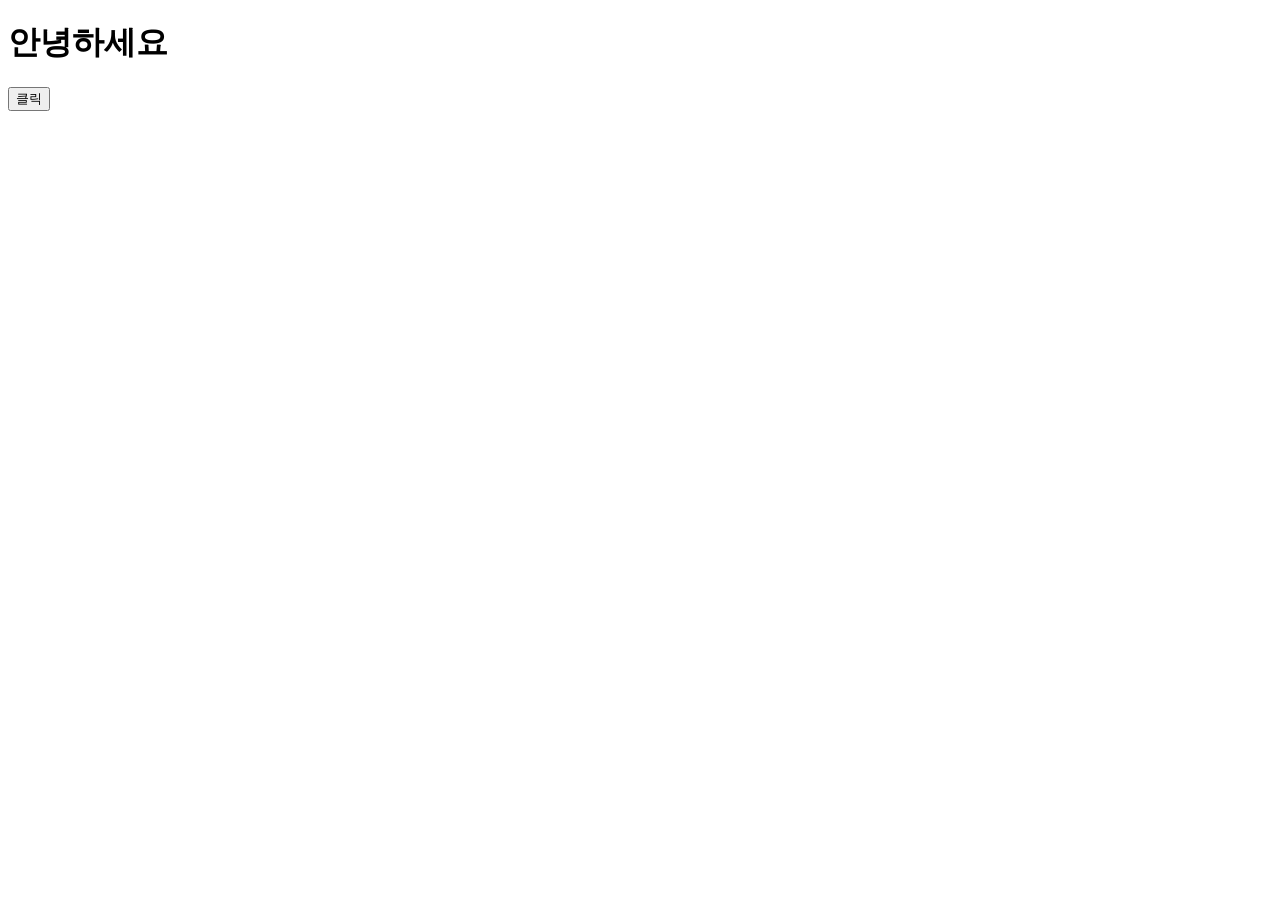
==== main.html @ 4316a497 "first commit" ====
<!DOCTYPE html>
<html lang="ko">
<head>
    <meta charset="UTF-8">
    <meta name="viewport" content="width=device-width, initial-scale=1.0">
    <title>웹 연습</title>

    <!-- CSS 연결 -->
    <link rel="stylesheet" href="style.css">
</head>
<body>

    <h1 id="title">안녕하세요</h1>

    <button onclick="changeText()">
        클릭
    </button>

    <!-- JS 연결 -->
    <script src="script.js"></script>

</body>
</html>
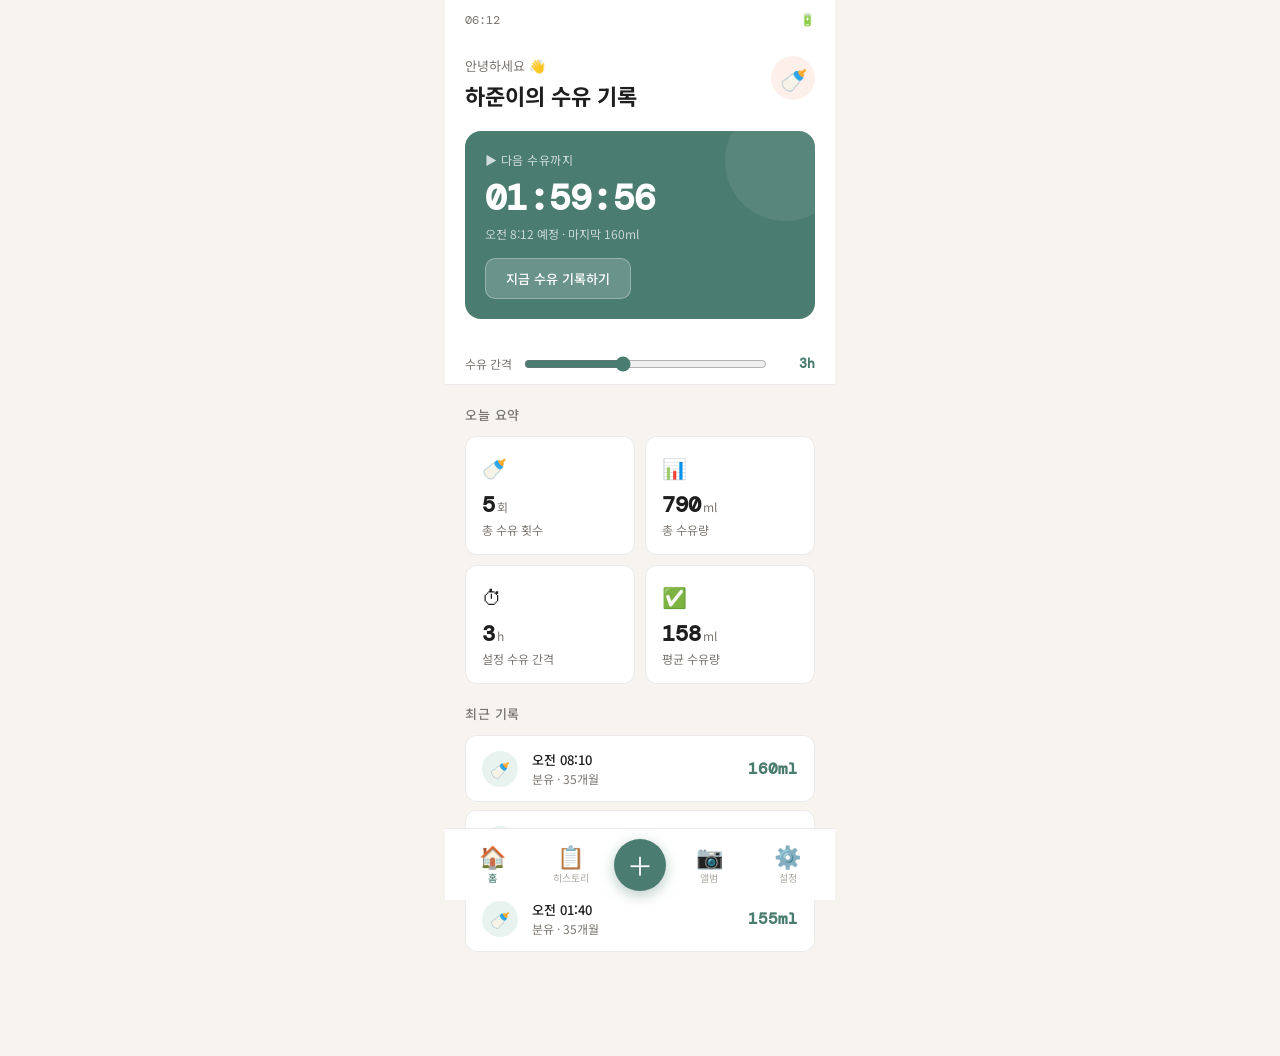
==== commit d307a01b: "second" ====
--- a/main.html
+++ b/main.html
@@ -1,23 +1,347 @@
 <!DOCTYPE html>
 <html lang="ko">
 <head>
-    <meta charset="UTF-8">
-    <meta name="viewport" content="width=device-width, initial-scale=1.0">
-    <title>웹 연습</title>
-
-    <!-- CSS 연결 -->
-    <link rel="stylesheet" href="style.css">
+<meta charset="UTF-8">
+<meta name="viewport" content="width=device-width, initial-scale=1.0">
+<title>아기 수유 기록 앱</title>
+<link href="https://fonts.googleapis.com/css2?family=Noto+Sans+KR:wght@300;400;500;700&family=DM+Mono:wght@400;500&display=swap" rel="stylesheet">
+<link rel="stylesheet" href="style.css">
 </head>
 <body>
 
-    <h1 id="title">안녕하세요</h1>
-
-    <button onclick="changeText()">
-        클릭
-    </button>
-
-    <!-- JS 연결 -->
-    <script src="script.js"></script>
-
+<div class="phone">
+
+  <!-- ── 상태 바 ── -->
+  <div class="status-bar">
+    <span id="current-time">09:41</span>
+    <span>🔋</span>
+  </div>
+
+  <!-- ── 숨겨진 파일 input (사진 업로드용) ── -->
+  <input
+    type="file"
+    id="photo-file-input"
+    accept="image/*"
+    multiple
+    style="display:none"
+    onchange="onPhotoFileSelected(event)"
+  >
+
+  <div class="scroll-area">
+
+    <!-- ═══════════════════════════════
+         홈
+    ═══════════════════════════════ -->
+    <div class="page active" id="page-home">
+
+      <div class="home-header">
+        <div class="home-header-top">
+          <div>
+            <div class="greeting">안녕하세요 👋</div>
+            <div class="baby-name" id="home-baby-name">하준이의 수유 기록</div>
+          </div>
+          <div class="avatar">🍼</div>
+        </div>
+
+        <!-- 다음 수유 카드 -->
+        <div class="next-feed-card">
+          <div class="next-label" id="next-label">▶ 다음 수유까지</div>
+          <div class="next-time" id="next-feed-timer">--:--:--</div>
+          <div class="next-sub"  id="next-sub">마지막 수유 기록을 확인 중...</div>
+          <button class="feed-now-btn" onclick="switchTab('record')">지금 수유 기록하기</button>
+        </div>
+
+        <!-- 알림 권한 배너 (권한 미허용 시 표시) -->
+        <div class="notif-banner" id="notif-banner" style="display:none">
+          <div class="notif-icon">🔔</div>
+          <div class="notif-text">수유 시간 알림을 받아보세요</div>
+          <button class="btn-allow" onclick="requestNotifPermission()">허용하기</button>
+        </div>
+      </div>
+
+      <!-- 수유 간격 슬라이더 -->
+      <div class="interval-bar">
+        <span class="interval-label">수유 간격</span>
+        <input type="range" id="interval-slider" min="1" max="6" step="0.5" value="3"
+               oninput="onIntervalChange(this.value)">
+        <span class="interval-val" id="interval-display">3h</span>
+      </div>
+
+      <!-- 오늘 요약 -->
+      <div class="section">
+        <div class="section-title">오늘 요약</div>
+        <div class="stat-grid">
+          <div class="stat-card">
+            <div class="stat-icon">🍼</div>
+            <div><span class="stat-value" id="home-count">0</span><span class="stat-unit">회</span></div>
+            <div class="stat-label">총 수유 횟수</div>
+          </div>
+          <div class="stat-card">
+            <div class="stat-icon">📊</div>
+            <div><span class="stat-value" id="home-total">0</span><span class="stat-unit">ml</span></div>
+            <div class="stat-label">총 수유량</div>
+          </div>
+          <div class="stat-card">
+            <div class="stat-icon">⏱</div>
+            <div><span class="stat-value" id="home-interval">3</span><span class="stat-unit">h</span></div>
+            <div class="stat-label">설정 수유 간격</div>
+          </div>
+          <div class="stat-card">
+            <div class="stat-icon">✅</div>
+            <div><span class="stat-value" id="home-avg">0</span><span class="stat-unit">ml</span></div>
+            <div class="stat-label">평균 수유량</div>
+          </div>
+        </div>
+      </div>
+
+      <!-- 최근 기록 -->
+      <div class="section" style="padding-top:0">
+        <div class="section-title">최근 기록</div>
+        <div class="feed-list" id="home-feed-list"></div>
+      </div>
+    </div>
+
+    <!-- ═══════════════════════════════
+         수유 기록
+    ═══════════════════════════════ -->
+    <div class="page" id="page-record">
+      <div class="page-header">
+        <div class="page-title">수유 기록</div>
+        <div class="page-subtitle">분유량 계산 후 기록해주세요</div>
+      </div>
+      <div class="section">
+
+        <!-- 분유량 계산기 -->
+        <div class="calc-card">
+          <div class="calc-title">
+            🧮 분유량 계산기
+            <span class="calc-badge">월령·체중 기반</span>
+          </div>
+          <div class="input-row">
+            <div class="input-group">
+              <div class="input-label">아기 월령</div>
+              <div class="input-wrap">
+                <input type="number" id="inp-month" value="3" min="0" max="12" oninput="calcFormula()">
+                <span class="input-unit">개월</span>
+              </div>
+            </div>
+            <div class="input-group">
+              <div class="input-label">현재 체중</div>
+              <div class="input-wrap">
+                <input type="number" id="inp-weight" value="5.8" step="0.1" min="2" max="15" oninput="calcFormula()">
+                <span class="input-unit">kg</span>
+              </div>
+            </div>
+          </div>
+          <div class="calc-result">
+            <div>
+              <div class="result-label">1회 권장 분유량</div>
+              <div class="result-range" id="result-range">범위: 140 ~ 180ml</div>
+            </div>
+            <div class="result-value" id="result-ml">160ml</div>
+          </div>
+        </div>
+
+        <!-- 기록 저장 -->
+        <div class="calc-card">
+          <div class="calc-title">💾 기록 저장</div>
+          <div class="save-row">
+            <div class="input-group">
+              <div class="input-label">실제 먹은 양</div>
+              <div class="input-wrap">
+                <input type="number" id="inp-actual" placeholder="160" min="0" max="300">
+                <span class="input-unit">ml</span>
+              </div>
+            </div>
+            <button class="btn-save" onclick="saveFeed()">저장 ✓</button>
+          </div>
+        </div>
+
+      </div>
+    </div>
+
+    <!-- ═══════════════════════════════
+         히스토리
+    ═══════════════════════════════ -->
+    <div class="page" id="page-history">
+      <div class="page-header">
+        <div class="page-title">히스토리</div>
+        <div class="page-subtitle">✏️ 수정 · 🗑️ 삭제로 기록을 관리하세요</div>
+      </div>
+      <div class="section">
+        <div class="history-day-label">전체 기록</div>
+        <div class="history-list" id="history-list"></div>
+      </div>
+    </div>
+
+    <!-- ═══════════════════════════════
+         앨범 — 실제 사진 업로드 지원
+    ═══════════════════════════════ -->
+    <div class="page" id="page-album">
+      <div class="page-header">
+        <div class="page-title">사진 앨범</div>
+        <div class="page-subtitle">📷 사진을 추가하고 탭하면 크게 볼 수 있어요</div>
+      </div>
+      <div class="section">
+        <!-- 실제 파일 선택 버튼 -->
+        <button class="upload-btn" onclick="triggerPhotoUpload()">
+          📷 사진 추가하기
+        </button>
+        <div class="section-title">전체 사진</div>
+        <div class="album-grid" id="album-grid"></div>
+      </div>
+    </div>
+
+    <!-- ═══════════════════════════════
+         설정 — 아기 정보 직접 수정 가능
+    ═══════════════════════════════ -->
+    <div class="page" id="page-settings">
+      <div class="page-header">
+        <div class="page-title">설정</div>
+        <div class="page-subtitle">아기 정보 및 알림 설정</div>
+      </div>
+      <div class="section">
+
+        <!-- 아기 정보 (탭하면 수정 모달) -->
+        <div class="section-title">아기 정보</div>
+        <div class="settings-card">
+          <div class="setting-item" onclick="openBabyInfoModal()">
+            <div class="setting-icon green">👶</div>
+            <div class="setting-info">
+              <div class="setting-name">이름</div>
+              <div class="setting-desc">탭하여 아기 정보 수정</div>
+            </div>
+            <div class="setting-value" id="setting-baby-name">하준</div>
+            <div>›</div>
+          </div>
+          <div class="setting-item" onclick="openBabyInfoModal()">
+            <div class="setting-icon green">🎂</div>
+            <div class="setting-info">
+              <div class="setting-name">생년월일</div>
+              <div class="setting-desc">월령 계산에 사용</div>
+            </div>
+            <div class="setting-value" id="setting-baby-birth">2023.12.07</div>
+            <div>›</div>
+          </div>
+          <div class="setting-item" onclick="openBabyInfoModal()">
+            <div class="setting-icon green">⚖️</div>
+            <div class="setting-info">
+              <div class="setting-name">현재 체중</div>
+              <div class="setting-desc">분유량 계산에 사용</div>
+            </div>
+            <div class="setting-value" id="setting-baby-weight">5.8 kg</div>
+            <div>›</div>
+          </div>
+        </div>
+
+        <!-- 알림 설정 -->
+        <div class="section-title" style="margin-top:20px">알림</div>
+        <div class="settings-card">
+          <div class="setting-item" onclick="requestNotifPermission()">
+            <div class="setting-icon orange">🔔</div>
+            <div class="setting-info">
+              <div class="setting-name">수유 알림</div>
+              <div class="setting-desc">다음 수유 시간 알림</div>
+            </div>
+            <div class="toggle" id="notif-toggle"></div>
+          </div>
+          <div class="setting-item">
+            <div class="setting-icon orange">⏰</div>
+            <div class="setting-info">
+              <div class="setting-name">수유 간격</div>
+              <div class="setting-desc">홈 화면 슬라이더로 조정</div>
+            </div>
+            <div class="setting-value" id="setting-interval-val">3시간</div>
+          </div>
+        </div>
+
+        <!-- 데이터 -->
+        <div class="section-title" style="margin-top:20px">데이터</div>
+        <div class="settings-card">
+          <div class="setting-item">
+            <div class="setting-icon gray">💾</div>
+            <div class="setting-info">
+              <div class="setting-name">저장 위치</div>
+              <div class="setting-desc">브라우저 로컬 저장소</div>
+            </div>
+            <div class="setting-value">localStorage</div>
+          </div>
+          <div class="setting-item" onclick="resetData()">
+            <div class="setting-icon gray">🗑️</div>
+            <div class="setting-info">
+              <div class="setting-name" style="color:var(--danger)">데이터 초기화</div>
+              <div class="setting-desc">모든 수유 기록 삭제</div>
+            </div>
+            <div>›</div>
+          </div>
+        </div>
+
+      </div>
+    </div>
+
+  </div><!-- /.scroll-area -->
+
+  <!-- ── 하단 내비게이션 ── -->
+  <nav class="bottom-nav">
+    <div class="nav-item active" id="nav-home" onclick="switchTab('home')">
+      <div class="nav-icon">🏠</div>
+      <div class="nav-label">홈</div>
+    </div>
+    <div class="nav-item" id="nav-history" onclick="switchTab('history')">
+      <div class="nav-icon">📋</div>
+      <div class="nav-label">히스토리</div>
+    </div>
+    <div class="nav-center" onclick="switchTab('record')">＋</div>
+    <div class="nav-item" id="nav-album" onclick="switchTab('album')">
+      <div class="nav-icon">📷</div>
+      <div class="nav-label">앨범</div>
+    </div>
+    <div class="nav-item" id="nav-settings" onclick="switchTab('settings')">
+      <div class="nav-icon">⚙️</div>
+      <div class="nav-label">설정</div>
+    </div>
+  </nav>
+
+  <!-- ── 토스트 메시지 ── -->
+  <div class="toast" id="toast"></div>
+
+</div><!-- /.phone -->
+
+<!-- ═══════════════════════════════
+     아기 정보 수정 모달
+═══════════════════════════════ -->
+<div class="modal-overlay" id="baby-info-modal">
+  <div class="modal-sheet">
+    <div class="modal-title">👶 아기 정보 수정</div>
+
+    <div class="modal-field">
+      <div class="modal-label">아기 이름</div>
+      <input class="modal-input" id="modal-name" type="text" placeholder="이름을 입력하세요">
+    </div>
+    <div class="modal-field">
+      <div class="modal-label">생년월일</div>
+      <input class="modal-input" id="modal-birth" type="date">
+    </div>
+    <div class="modal-field">
+      <div class="modal-label">현재 체중 (kg)</div>
+      <input class="modal-input" id="modal-weight" type="number" step="0.1" min="1" max="30" placeholder="5.8">
+    </div>
+
+    <div class="modal-btns">
+      <button class="btn-modal-cancel" onclick="closeBabyInfoModal()">취소</button>
+      <button class="btn-modal-save"   onclick="saveBabyInfo()">저장하기</button>
+    </div>
+  </div>
+</div>
+
+<!-- ═══════════════════════════════
+     사진 라이트박스
+═══════════════════════════════ -->
+<div class="lightbox" id="lightbox">
+  <button class="lightbox-close" onclick="closeLightbox()">✕</button>
+  <img id="lightbox-img" src="" alt="사진 크게 보기">
+</div>
+
+<script src="script.js"></script>
 </body>
 </html>
--- a/style.css
+++ b/style.css
@@ -0,0 +1,693 @@
+/* ═══════════════════════════════════════
+   아기 수유 기록 앱 — style.css
+   ═══════════════════════════════════════ */
+
+:root {
+  --bg: #F7F4EF;
+  --surface: #FFFFFF;
+  --surface2: #F0EDE8;
+  --primary: #4A7C6F;
+  --primary-light: #E8F2EF;
+  --primary-dark: #2D5A50;
+  --accent: #E8956D;
+  --accent-light: #FDF0EA;
+  --danger: #E8573A;
+  --danger-light: #FEF0ED;
+  --text: #1E1E1E;
+  --text-muted: #7A7570;
+  --text-hint: #AEA9A3;
+  --border: rgba(0, 0, 0, 0.08);
+  --radius: 16px;
+  --nav-h: 72px;
+}
+
+/* ── 기본 리셋 ── */
+*, *::before, *::after {
+  margin: 0;
+  padding: 0;
+  box-sizing: border-box;
+  -webkit-tap-highlight-color: transparent;
+}
+
+body {
+  font-family: 'Noto Sans KR', sans-serif;
+  background: var(--bg);
+  color: var(--text);
+  min-height: 100vh;
+  display: flex;
+  justify-content: center;
+}
+
+/* ── 앱 레이아웃 ── */
+.phone {
+  width: 100%;
+  max-width: 390px;
+  min-height: 100vh;
+  background: var(--bg);
+  position: relative;
+  display: flex;
+  flex-direction: column;
+  overflow: hidden;
+}
+
+.status-bar {
+  background: var(--surface);
+  padding: 12px 20px 8px;
+  display: flex;
+  justify-content: space-between;
+  align-items: center;
+  font-family: 'DM Mono', monospace;
+  font-size: 12px;
+  color: var(--text-muted);
+  flex-shrink: 0;
+}
+
+.scroll-area {
+  flex: 1;
+  overflow-y: auto;
+  padding-bottom: calc(var(--nav-h) + 12px);
+  scrollbar-width: none;
+}
+.scroll-area::-webkit-scrollbar { display: none; }
+
+/* ── 페이지 전환 ── */
+.page { display: none; animation: fadeIn 0.2s ease; }
+.page.active { display: block; }
+
+@keyframes fadeIn {
+  from { opacity: 0; transform: translateY(5px); }
+  to   { opacity: 1; transform: translateY(0); }
+}
+
+/* ══════════════════════════════
+   홈 헤더
+══════════════════════════════ */
+.home-header {
+  background: var(--surface);
+  padding: 20px 20px 24px;
+}
+.home-header-top {
+  display: flex;
+  justify-content: space-between;
+  align-items: flex-start;
+  margin-bottom: 20px;
+}
+.greeting { font-size: 13px; color: var(--text-muted); margin-bottom: 4px; }
+.baby-name { font-size: 22px; font-weight: 700; }
+.avatar {
+  width: 44px; height: 44px;
+  border-radius: 50%;
+  background: var(--accent-light);
+  display: flex; align-items: center; justify-content: center;
+  font-size: 22px;
+  overflow: hidden;
+  flex-shrink: 0;
+}
+.avatar img { width: 100%; height: 100%; object-fit: cover; }
+
+/* ── 다음 수유 카드 ── */
+.next-feed-card {
+  background: var(--primary);
+  border-radius: var(--radius);
+  padding: 20px;
+  color: white;
+  position: relative;
+  overflow: hidden;
+}
+.next-feed-card::before {
+  content: '';
+  position: absolute;
+  top: -30px; right: -30px;
+  width: 120px; height: 120px;
+  border-radius: 50%;
+  background: rgba(255,255,255,0.08);
+}
+.next-label { font-size: 12px; opacity: 0.75; margin-bottom: 6px; letter-spacing: 0.04em; }
+.next-time {
+  font-size: 36px; font-weight: 700;
+  font-family: 'DM Mono', monospace;
+  letter-spacing: -0.02em;
+}
+.next-time.urgent { color: #FFD580; }
+.next-sub { font-size: 12px; opacity: 0.7; margin-top: 4px; }
+.feed-now-btn {
+  margin-top: 16px;
+  background: rgba(255,255,255,0.18);
+  border: 1px solid rgba(255,255,255,0.3);
+  color: white;
+  border-radius: 10px;
+  padding: 10px 20px;
+  font-size: 13px; font-weight: 500;
+  cursor: pointer;
+  font-family: 'Noto Sans KR', sans-serif;
+  transition: background 0.15s;
+}
+.feed-now-btn:hover { background: rgba(255,255,255,0.28); }
+
+/* ── 알림 권한 배너 ── */
+.notif-banner {
+  background: var(--accent-light);
+  border: 1px solid rgba(232,149,109,0.3);
+  border-radius: 10px;
+  padding: 12px 14px;
+  display: flex;
+  align-items: center;
+  gap: 10px;
+  margin-top: 12px;
+  font-size: 12px;
+  color: #7A4A30;
+}
+.notif-banner .notif-icon { font-size: 18px; flex-shrink: 0; }
+.notif-banner .notif-text { flex: 1; line-height: 1.4; }
+.notif-banner .btn-allow {
+  background: var(--accent);
+  color: white;
+  border: none;
+  border-radius: 8px;
+  padding: 7px 12px;
+  font-size: 12px; font-weight: 500;
+  cursor: pointer;
+  font-family: 'Noto Sans KR', sans-serif;
+  white-space: nowrap;
+  flex-shrink: 0;
+}
+
+/* ── 간격 설정 바 ── */
+.interval-bar {
+  background: var(--surface);
+  border-bottom: 1px solid var(--border);
+  padding: 12px 20px;
+  display: flex;
+  align-items: center;
+  gap: 12px;
+}
+.interval-label { font-size: 12px; color: var(--text-muted); white-space: nowrap; }
+.interval-bar input[type=range] { flex: 1; accent-color: var(--primary); }
+.interval-val {
+  font-size: 13px; font-weight: 700;
+  font-family: 'DM Mono', monospace;
+  color: var(--primary);
+  min-width: 36px; text-align: right;
+}
+
+/* ══════════════════════════════
+   공통 섹션 / 카드
+══════════════════════════════ */
+.section { padding: 20px; }
+.section-title {
+  font-size: 13px; font-weight: 500;
+  color: var(--text-muted);
+  letter-spacing: 0.04em;
+  margin-bottom: 12px;
+  text-transform: uppercase;
+}
+
+.stat-grid { display: grid; grid-template-columns: 1fr 1fr; gap: 10px; }
+.stat-card {
+  background: var(--surface);
+  border-radius: 12px;
+  padding: 16px;
+  border: 1px solid var(--border);
+}
+.stat-icon { font-size: 20px; margin-bottom: 8px; }
+.stat-value { font-size: 22px; font-weight: 700; font-family: 'DM Mono', monospace; }
+.stat-unit { font-size: 12px; color: var(--text-muted); margin-left: 2px; font-weight: 400; }
+.stat-label { font-size: 12px; color: var(--text-muted); margin-top: 2px; }
+
+.feed-list { display: flex; flex-direction: column; gap: 8px; }
+.feed-item {
+  background: var(--surface);
+  border-radius: 12px;
+  padding: 14px 16px;
+  display: flex; align-items: center; gap: 14px;
+  border: 1px solid var(--border);
+}
+.feed-dot {
+  width: 36px; height: 36px;
+  border-radius: 50%;
+  background: var(--primary-light);
+  display: flex; align-items: center; justify-content: center;
+  font-size: 16px; flex-shrink: 0;
+  overflow: hidden;
+}
+.feed-dot img { width: 100%; height: 100%; object-fit: cover; }
+.feed-info { flex: 1; }
+.feed-time { font-size: 13px; font-weight: 500; }
+.feed-detail { font-size: 12px; color: var(--text-muted); margin-top: 1px; }
+.feed-amount { font-size: 16px; font-weight: 700; font-family: 'DM Mono', monospace; color: var(--primary); }
+
+/* ══════════════════════════════
+   페이지 헤더
+══════════════════════════════ */
+.page-header {
+  background: var(--surface);
+  padding: 20px;
+  border-bottom: 1px solid var(--border);
+}
+.page-title { font-size: 20px; font-weight: 700; }
+.page-subtitle { font-size: 13px; color: var(--text-muted); margin-top: 2px; }
+
+/* ══════════════════════════════
+   수유 기록 (계산기)
+══════════════════════════════ */
+.calc-card {
+  background: var(--surface);
+  border-radius: var(--radius);
+  padding: 20px;
+  border: 1px solid var(--border);
+  margin-bottom: 12px;
+}
+.calc-title { font-size: 14px; font-weight: 500; margin-bottom: 16px; display: flex; align-items: center; gap: 8px; }
+.calc-badge {
+  font-size: 11px;
+  background: var(--primary-light);
+  color: var(--primary-dark);
+  padding: 2px 8px;
+  border-radius: 20px;
+}
+.input-row { display: flex; gap: 10px; margin-bottom: 12px; }
+.input-group { flex: 1; }
+.input-label { font-size: 11px; color: var(--text-muted); margin-bottom: 4px; letter-spacing: 0.03em; }
+.input-wrap {
+  background: var(--surface2);
+  border: 1px solid var(--border);
+  border-radius: 10px;
+  display: flex; align-items: center;
+  padding: 10px 12px; gap: 6px;
+}
+.input-wrap input {
+  background: none; border: none; outline: none;
+  font-size: 15px; font-weight: 500;
+  width: 100%;
+  font-family: 'DM Mono', monospace;
+  color: var(--text);
+}
+.input-unit { font-size: 12px; color: var(--text-muted); white-space: nowrap; }
+
+.calc-result {
+  background: var(--primary-light);
+  border-radius: 10px;
+  padding: 14px 16px;
+  display: flex; align-items: center; justify-content: space-between;
+}
+.result-label { font-size: 13px; color: var(--primary-dark); }
+.result-value { font-size: 24px; font-weight: 700; font-family: 'DM Mono', monospace; color: var(--primary); }
+.result-range { font-size: 11px; color: var(--text-muted); margin-top: 2px; }
+
+.save-row { display: flex; gap: 10px; align-items: flex-end; }
+.save-row .input-group { flex: 1; }
+.btn-save {
+  background: var(--accent);
+  color: white; border: none;
+  border-radius: 12px;
+  padding: 14px 20px;
+  font-size: 14px; font-weight: 500;
+  cursor: pointer;
+  font-family: 'Noto Sans KR', sans-serif;
+  white-space: nowrap;
+  transition: background 0.15s, transform 0.1s;
+}
+.btn-save:hover { background: #d4784f; }
+.btn-save:active { transform: scale(0.97); }
+
+/* ══════════════════════════════
+   히스토리
+══════════════════════════════ */
+.history-day-label {
+  font-size: 11px; font-weight: 500;
+  color: var(--text-muted);
+  letter-spacing: 0.06em;
+  text-transform: uppercase;
+  padding: 10px 0 4px;
+}
+.history-list { display: flex; flex-direction: column; gap: 6px; }
+.history-item {
+  background: var(--surface);
+  border-radius: 12px;
+  padding: 14px 16px;
+  display: flex; align-items: center; gap: 12px;
+  border: 1px solid var(--border);
+  transition: border-color 0.15s;
+}
+.history-item.editing { border-color: var(--primary); }
+.history-time {
+  font-size: 12px; font-weight: 500;
+  font-family: 'DM Mono', monospace;
+  color: var(--text-muted);
+  min-width: 54px;
+  line-height: 1.4;
+}
+.history-bar-wrap { flex: 1; }
+.history-bar-bg { background: var(--surface2); border-radius: 4px; height: 6px; overflow: hidden; }
+.history-bar { background: var(--primary); border-radius: 4px; height: 100%; transition: width 0.3s; }
+.history-ml {
+  font-size: 14px; font-weight: 700;
+  font-family: 'DM Mono', monospace;
+  color: var(--text);
+  min-width: 48px; text-align: right;
+}
+.item-actions { display: flex; gap: 4px; align-items: center; }
+.btn-edit, .btn-del {
+  background: none; border: none;
+  font-size: 15px; cursor: pointer;
+  padding: 4px; border-radius: 6px;
+  color: var(--text-muted);
+  transition: background 0.12s;
+}
+.btn-edit:hover { background: var(--surface2); }
+.btn-del:hover { background: var(--danger-light); color: var(--danger); }
+
+.edit-form {
+  display: none;
+  background: var(--primary-light);
+  border-radius: 10px;
+  padding: 12px 14px;
+  margin-top: 8px;
+  animation: fadeIn 0.15s ease;
+}
+.edit-form.open { display: block; }
+.edit-form-row { display: flex; gap: 8px; align-items: center; }
+.edit-form .input-wrap { background: white; flex: 1; }
+.btn-confirm {
+  background: var(--primary); color: white; border: none;
+  border-radius: 10px; padding: 10px 16px;
+  font-size: 13px; font-weight: 500; cursor: pointer;
+  font-family: 'Noto Sans KR', sans-serif; white-space: nowrap;
+}
+.btn-confirm:hover { background: var(--primary-dark); }
+.btn-cancel-edit {
+  background: none; color: var(--text-muted);
+  border: 1px solid var(--border);
+  border-radius: 10px; padding: 10px 12px;
+  font-size: 13px; cursor: pointer;
+  font-family: 'Noto Sans KR', sans-serif;
+}
+
+.delete-confirm {
+  display: none;
+  background: var(--danger-light);
+  border-radius: 10px; padding: 12px 14px;
+  margin-top: 8px;
+  animation: fadeIn 0.15s ease;
+}
+.delete-confirm.open { display: block; }
+.delete-confirm-text { font-size: 13px; color: var(--danger); margin-bottom: 10px; font-weight: 500; }
+.delete-confirm-row { display: flex; gap: 8px; }
+.btn-delete-confirm {
+  background: var(--danger); color: white; border: none;
+  border-radius: 10px; padding: 9px 16px;
+  font-size: 13px; font-weight: 500; cursor: pointer;
+  font-family: 'Noto Sans KR', sans-serif;
+}
+.btn-delete-confirm:hover { background: #c9412c; }
+.btn-delete-cancel {
+  background: none; color: var(--text-muted);
+  border: 1px solid var(--border);
+  border-radius: 10px; padding: 9px 12px;
+  font-size: 13px; cursor: pointer;
+  font-family: 'Noto Sans KR', sans-serif;
+}
+
+/* ══════════════════════════════
+   앨범
+══════════════════════════════ */
+.album-grid { display: grid; grid-template-columns: 1fr 1fr; gap: 10px; }
+.album-item {
+  background: var(--surface);
+  border-radius: 12px;
+  overflow: visible;
+  border: 1px solid var(--border);
+  position: relative;
+}
+.album-thumb {
+  width: 100%; aspect-ratio: 1;
+  background: var(--surface2);
+  display: flex; align-items: center; justify-content: center;
+  font-size: 48px;
+  position: relative;
+  border-radius: 12px 12px 0 0;
+  overflow: hidden;
+  cursor: pointer;
+}
+.album-thumb img {
+  width: 100%; height: 100%;
+  object-fit: cover;
+  border-radius: 12px 12px 0 0;
+}
+.album-thumb-label {
+  position: absolute; bottom: 6px; left: 8px;
+  font-size: 10px; color: white;
+  background: rgba(0,0,0,0.4);
+  padding: 2px 6px; border-radius: 4px;
+}
+.album-meta { padding: 8px 10px; }
+.album-date { font-size: 11px; color: var(--text-muted); }
+.album-caption { font-size: 12px; font-weight: 500; margin-top: 1px; }
+
+.album-del-btn {
+  position: absolute; top: 6px; right: 6px;
+  width: 26px; height: 26px;
+  border-radius: 50%;
+  background: rgba(0,0,0,0.45);
+  border: none; color: white;
+  font-size: 13px; cursor: pointer;
+  display: flex; align-items: center; justify-content: center;
+  transition: background 0.15s;
+  z-index: 2;
+}
+.album-del-btn:hover { background: var(--danger); }
+
+.album-del-confirm {
+  display: none;
+  position: absolute; inset: 0;
+  background: rgba(0,0,0,0.55);
+  border-radius: 12px; z-index: 3;
+  flex-direction: column;
+  align-items: center; justify-content: center;
+  gap: 8px; padding: 12px;
+}
+.album-del-confirm.open { display: flex; animation: fadeIn 0.15s ease; }
+.album-del-confirm p { color: white; font-size: 12px; font-weight: 500; text-align: center; }
+.album-del-confirm-row { display: flex; gap: 6px; }
+.adc-yes {
+  background: var(--danger); color: white; border: none;
+  border-radius: 8px; padding: 7px 14px;
+  font-size: 12px; font-weight: 500; cursor: pointer;
+  font-family: 'Noto Sans KR', sans-serif;
+}
+.adc-no {
+  background: rgba(255,255,255,0.2); color: white;
+  border: 1px solid rgba(255,255,255,0.4);
+  border-radius: 8px; padding: 7px 12px;
+  font-size: 12px; cursor: pointer;
+  font-family: 'Noto Sans KR', sans-serif;
+}
+
+/* 사진 업로드 버튼 */
+.upload-btn {
+  width: 100%;
+  background: var(--surface);
+  border: 2px dashed var(--border);
+  border-radius: var(--radius);
+  padding: 18px;
+  display: flex; align-items: center; justify-content: center;
+  gap: 10px; cursor: pointer;
+  font-size: 13px; font-weight: 500;
+  color: var(--text-muted);
+  font-family: 'Noto Sans KR', sans-serif;
+  transition: border-color 0.15s, color 0.15s, background 0.15s;
+  margin-bottom: 16px;
+}
+.upload-btn:hover { border-color: var(--primary); color: var(--primary); background: var(--primary-light); }
+
+/* 라이트박스 */
+.lightbox {
+  display: none;
+  position: fixed; inset: 0;
+  background: rgba(0,0,0,0.85);
+  z-index: 500;
+  align-items: center; justify-content: center;
+}
+.lightbox.open { display: flex; }
+.lightbox img {
+  max-width: 90vw; max-height: 85vh;
+  border-radius: 12px;
+  object-fit: contain;
+}
+.lightbox-close {
+  position: fixed; top: 20px; right: 20px;
+  width: 36px; height: 36px;
+  border-radius: 50%;
+  background: rgba(255,255,255,0.2);
+  border: none; color: white;
+  font-size: 18px; cursor: pointer;
+  display: flex; align-items: center; justify-content: center;
+}
+
+/* ══════════════════════════════
+   설정
+══════════════════════════════ */
+.settings-card {
+  background: var(--surface);
+  border-radius: var(--radius);
+  overflow: hidden;
+  border: 1px solid var(--border);
+}
+.setting-item {
+  padding: 15px 18px;
+  display: flex; align-items: center;
+  border-bottom: 1px solid var(--border);
+  gap: 14px; cursor: pointer;
+  transition: background 0.12s;
+}
+.setting-item:last-child { border-bottom: none; }
+.setting-item:hover { background: var(--surface2); }
+.setting-icon {
+  width: 34px; height: 34px;
+  border-radius: 8px;
+  display: flex; align-items: center; justify-content: center;
+  font-size: 17px; flex-shrink: 0;
+}
+.setting-icon.green { background: var(--primary-light); }
+.setting-icon.orange { background: var(--accent-light); }
+.setting-icon.gray { background: var(--surface2); }
+.setting-info { flex: 1; }
+.setting-name { font-size: 14px; font-weight: 500; }
+.setting-desc { font-size: 12px; color: var(--text-muted); margin-top: 1px; }
+.setting-value { font-size: 13px; color: var(--text-muted); }
+
+.toggle {
+  width: 44px; height: 26px;
+  background: var(--surface2);
+  border-radius: 13px;
+  border: 1px solid var(--border);
+  position: relative; cursor: pointer;
+  transition: background 0.2s;
+  flex-shrink: 0;
+}
+.toggle.on { background: var(--primary); border-color: var(--primary); }
+.toggle::after {
+  content: '';
+  position: absolute; top: 3px; left: 3px;
+  width: 18px; height: 18px;
+  border-radius: 50%;
+  background: white;
+  box-shadow: 0 1px 3px rgba(0,0,0,0.2);
+  transition: transform 0.2s;
+}
+.toggle.on::after { transform: translateX(18px); }
+
+/* ── 설정 편집 모달 ── */
+.modal-overlay {
+  display: none;
+  position: fixed; inset: 0;
+  background: rgba(0,0,0,0.4);
+  z-index: 400;
+  align-items: flex-end; justify-content: center;
+}
+.modal-overlay.open { display: flex; }
+.modal-sheet {
+  background: var(--surface);
+  border-radius: 20px 20px 0 0;
+  padding: 24px 20px 36px;
+  width: 100%; max-width: 390px;
+  animation: slideUp 0.25s ease;
+}
+@keyframes slideUp {
+  from { transform: translateY(30px); opacity: 0; }
+  to   { transform: translateY(0);    opacity: 1; }
+}
+.modal-title { font-size: 17px; font-weight: 700; margin-bottom: 20px; }
+.modal-field { margin-bottom: 14px; }
+.modal-label { font-size: 11px; color: var(--text-muted); margin-bottom: 4px; letter-spacing: 0.03em; }
+.modal-input {
+  width: 100%;
+  background: var(--surface2);
+  border: 1px solid var(--border);
+  border-radius: 10px;
+  padding: 11px 14px;
+  font-size: 15px; font-weight: 500;
+  font-family: 'DM Mono', monospace;
+  color: var(--text);
+  outline: none;
+  transition: border-color 0.15s;
+}
+.modal-input:focus { border-color: var(--primary); }
+.modal-btns { display: flex; gap: 10px; margin-top: 20px; }
+.btn-modal-cancel {
+  flex: 1; background: var(--surface2);
+  color: var(--text-muted);
+  border: 1px solid var(--border);
+  border-radius: 12px; padding: 14px;
+  font-size: 14px; font-weight: 500; cursor: pointer;
+  font-family: 'Noto Sans KR', sans-serif;
+}
+.btn-modal-save {
+  flex: 2; background: var(--primary);
+  color: white; border: none;
+  border-radius: 12px; padding: 14px;
+  font-size: 14px; font-weight: 500; cursor: pointer;
+  font-family: 'Noto Sans KR', sans-serif;
+  transition: background 0.15s;
+}
+.btn-modal-save:hover { background: var(--primary-dark); }
+
+/* ══════════════════════════════
+   하단 내비게이션
+══════════════════════════════ */
+.bottom-nav {
+  position: fixed; bottom: 0; left: 50%; transform: translateX(-50%);
+  width: 100%; max-width: 390px;
+  height: var(--nav-h);
+  background: var(--surface);
+  border-top: 1px solid var(--border);
+  display: flex; align-items: center;
+  padding: 0 8px; z-index: 100;
+}
+.nav-item {
+  flex: 1;
+  display: flex; flex-direction: column;
+  align-items: center; justify-content: center;
+  gap: 4px; cursor: pointer;
+  padding: 8px 4px; border-radius: 12px;
+  transition: background 0.15s;
+}
+.nav-item:hover { background: var(--surface2); }
+.nav-item.active .nav-icon,
+.nav-item.active .nav-label { color: var(--primary); }
+.nav-item.active .nav-label { font-weight: 500; }
+.nav-icon { font-size: 22px; color: var(--text-hint); line-height: 1; }
+.nav-label { font-size: 10px; color: var(--text-hint); }
+.nav-center {
+  width: 52px; height: 52px;
+  border-radius: 50%;
+  background: var(--primary);
+  display: flex; align-items: center; justify-content: center;
+  color: white; font-size: 26px; cursor: pointer;
+  margin: 0 4px;
+  box-shadow: 0 4px 14px rgba(74,124,111,0.4);
+  flex-shrink: 0;
+  transition: transform 0.15s, box-shadow 0.15s;
+}
+.nav-center:hover { transform: scale(1.06); }
+.nav-center:active { transform: scale(0.95); }
+
+/* ══════════════════════════════
+   토스트 / 빈 상태
+══════════════════════════════ */
+.toast {
+  position: fixed;
+  bottom: calc(var(--nav-h) + 16px);
+  left: 50%; transform: translateX(-50%) translateY(20px);
+  background: var(--text); color: white;
+  padding: 10px 20px; border-radius: 20px;
+  font-size: 13px; font-weight: 500;
+  opacity: 0; pointer-events: none;
+  transition: opacity 0.2s, transform 0.2s;
+  z-index: 200; white-space: nowrap;
+}
+.toast.show { opacity: 1; transform: translateX(-50%) translateY(0); }
+
+.empty-state { text-align: center; padding: 40px 20px; color: var(--text-muted); }
+.empty-state .empty-icon { font-size: 40px; margin-bottom: 12px; }
+.empty-state .empty-text { font-size: 14px; line-height: 1.6; }
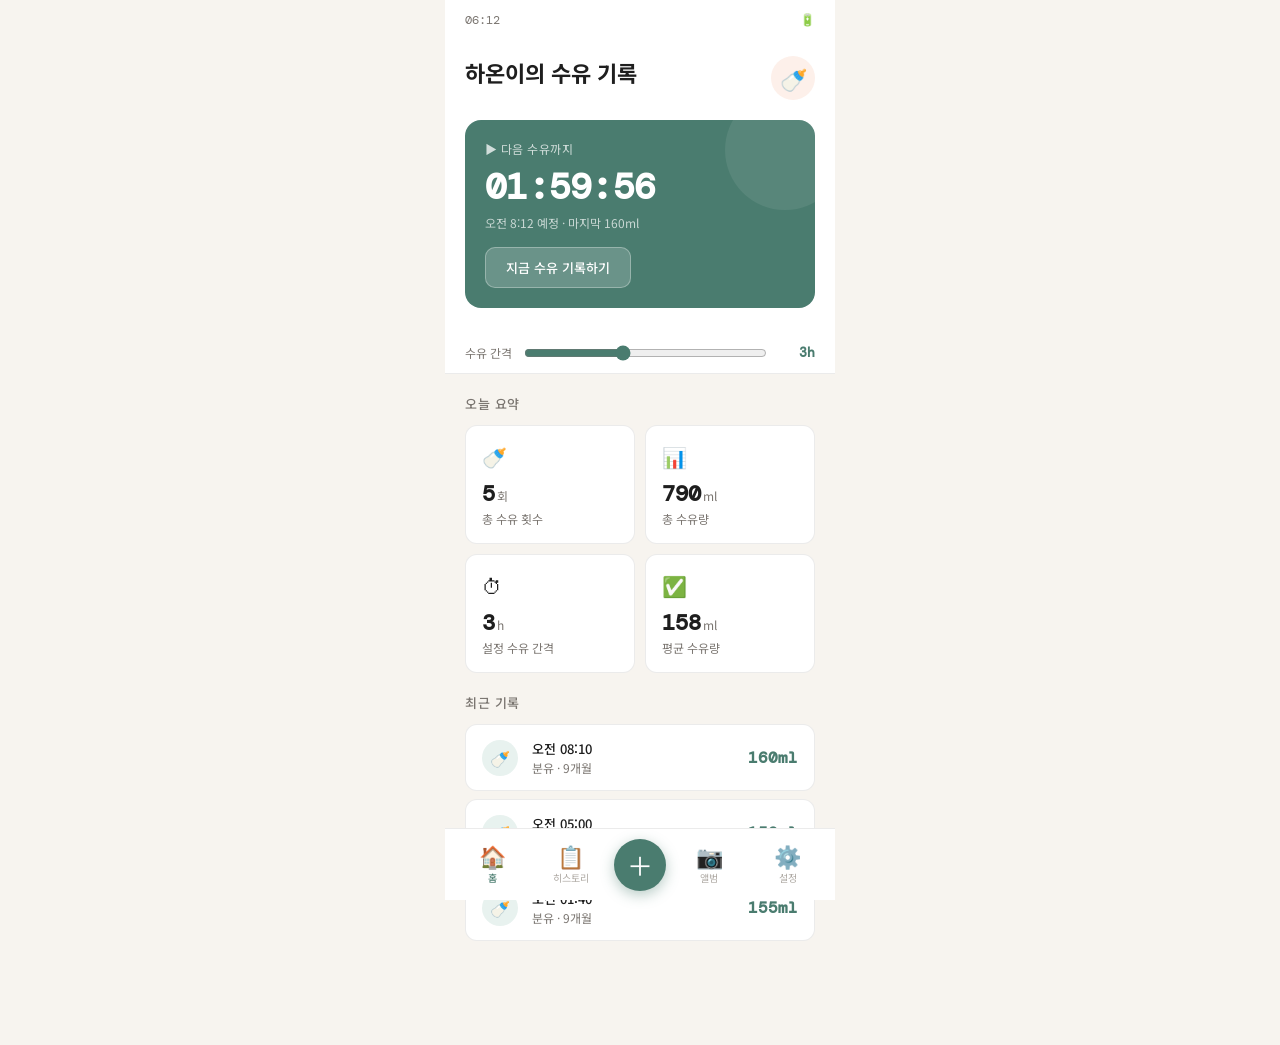
==== commit 653a5bd0: "third" ====
--- a/main.html
+++ b/main.html
@@ -37,8 +37,7 @@
       <div class="home-header">
         <div class="home-header-top">
           <div>
-            <div class="greeting">안녕하세요 👋</div>
-            <div class="baby-name" id="home-baby-name">하준이의 수유 기록</div>
+            <div class="baby-name" id="home-baby-name">하온이의 수유 기록</div>
           </div>
           <div class="avatar">🍼</div>
         </div>
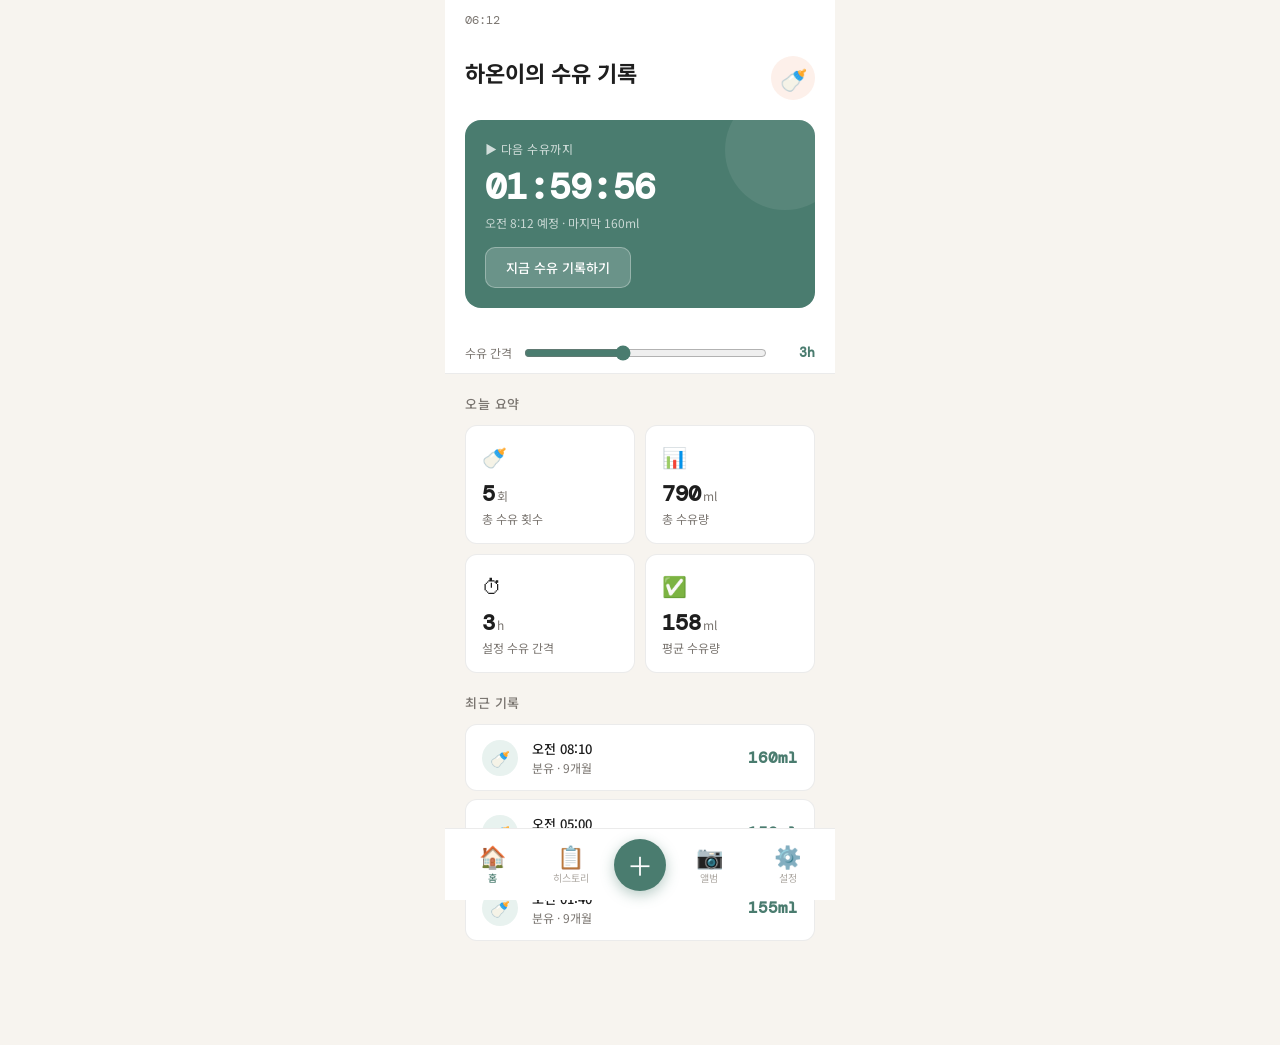
==== commit 299c3c6d: ""third"" ====
--- a/main.html
+++ b/main.html
@@ -14,7 +14,6 @@
   <!-- ── 상태 바 ── -->
   <div class="status-bar">
     <span id="current-time">09:41</span>
-    <span>🔋</span>
   </div>
 
   <!-- ── 숨겨진 파일 input (사진 업로드용) ── -->
